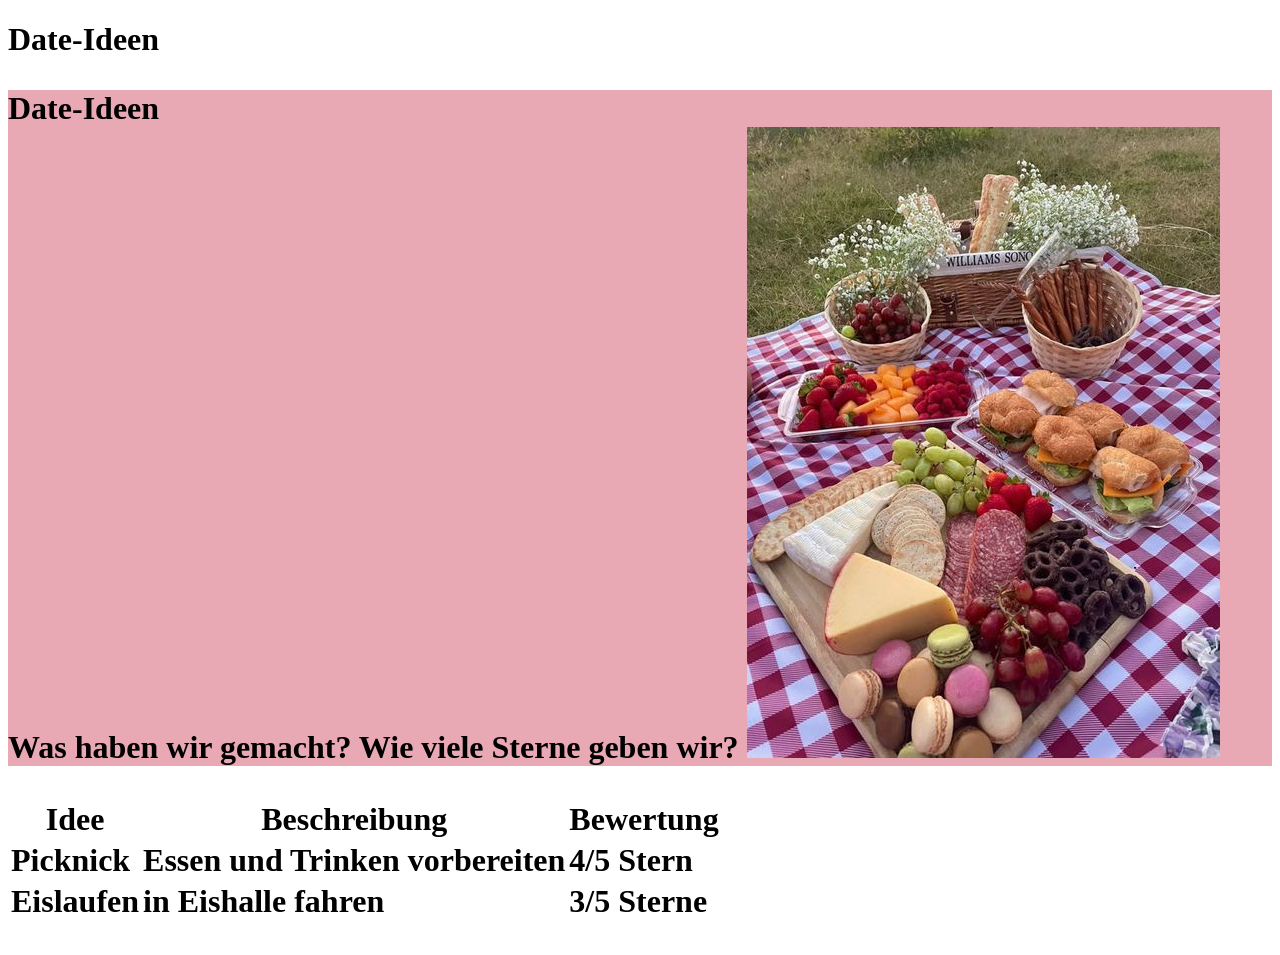
==== index.html @ a14ffc3a "Erste Änderungen, tabellen zeilen und spalten einfügen, Bild einfügen." ====
<!DOCTYPE html>
<html lang="de">
  <head>
    <meta charset="utf-8" />
    <meta name="viewport" content="width=device-width, initial-scale=1.0" />
    <title>Date-Ideen</title>
    <link rel="stylesheet" href="style.css" />
  </head>
  <body>
    <h1> Date-Ideen </h1r>
    <p>
      Date-Ideen <br />
      Was haben wir gemacht?
      Wie viele Sterne geben wir?
      <img
  src="012df022b4067866575e39aa63e874f3.jpg"
  alt="Essen und Trinken"
  title="Picknick"
/>
    </p>
    <p class="Tabelle"> <table>
  <tr>
    <th>Idee</th>
    <th>Beschreibung</th>
    <th>Bewertung</th>
  </tr>
  <tr>
    <td>Picknick</td>
    <td>Essen und Trinken vorbereiten</td>
    <td>4/5 Stern</td>
  </tr>
  <tr>
    <td>Eislaufen</td>
    <td>in Eishalle fahren</td>
    <td>3/5 Sterne</td>
  </tr>
</table>
</p class="Tabelle">
    <p hidden>Wird nicht angezeigt</p>
  </body>
</html>
---- style.css ----
p {
     background: rgb(232, 168, 180);
     color: rgb(1, 0, 0);
 }

p.Tabelle {
     background: rgb(211, 49, 79);
     color: white;
 }
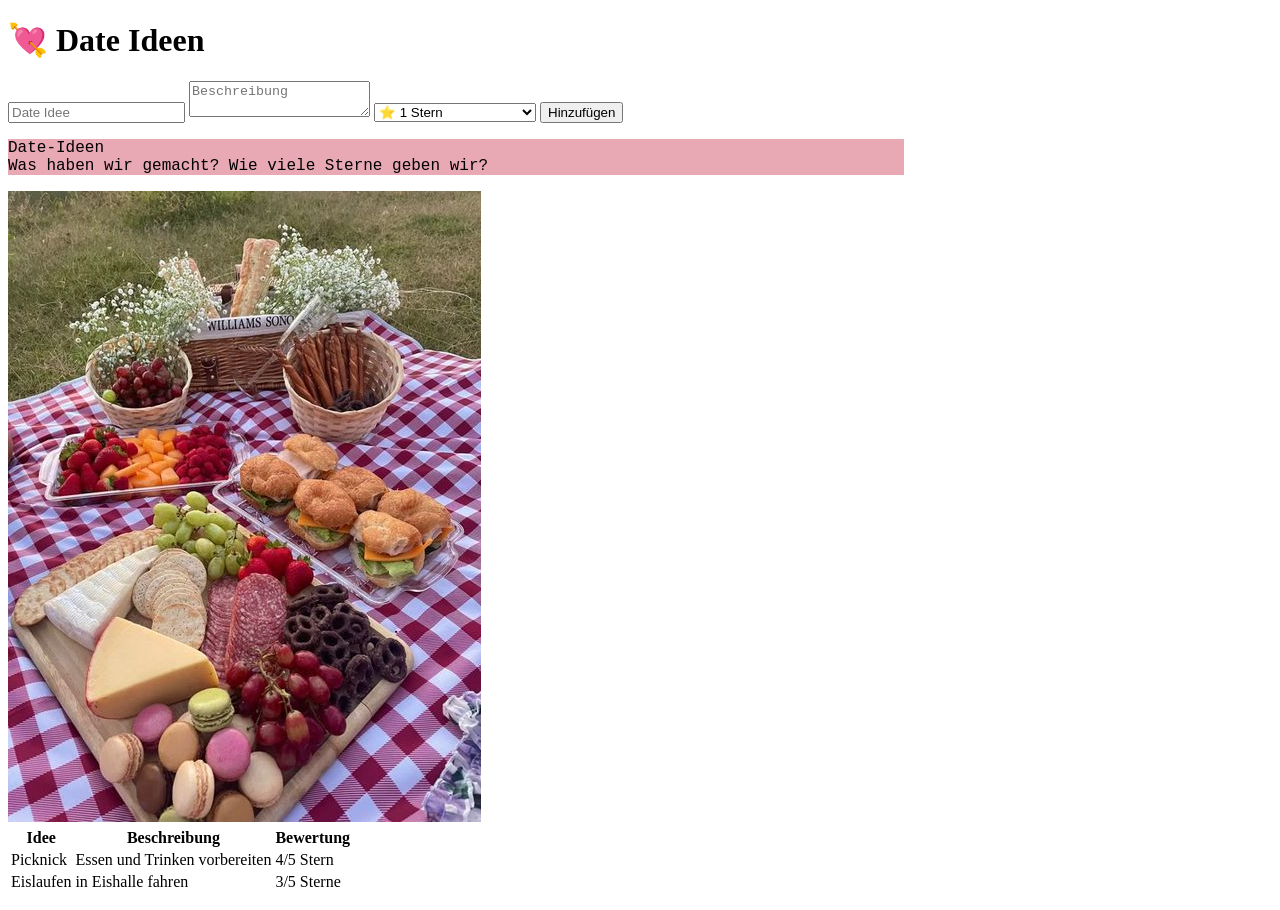
==== commit 9bbe0555: "Sternebewertung, Eingabe" ====
--- a/index.html
+++ b/index.html
@@ -7,17 +7,31 @@
     <link rel="stylesheet" href="style.css" />
   </head>
   <body>
-    <h1> Date-Ideen </h1r>
+     <h1>💘 Date Ideen</h1>
+
+    <!-- Formular (Design, keine Funktion ohne Backend/JS) -->
+    <form>
+        <input type="text" placeholder="Date Idee">
+        <textarea placeholder="Beschreibung"></textarea>
+
+        <select>
+            <option>⭐ 1 Stern</option>
+            <option>⭐⭐ 2 Sterne</option>
+            <option>⭐⭐⭐ 3 Sterne</option>
+            <option>⭐⭐⭐⭐ 4 Sterne</option>
+            <option>⭐⭐⭐⭐⭐ 5 Sterne</option>
+        </select>
+
+        <button>Hinzufügen</button>
+    </form>
+    
     <p>
       Date-Ideen <br />
       Was haben wir gemacht?
       Wie viele Sterne geben wir?
-      <img
-  src="012df022b4067866575e39aa63e874f3.jpg"
-  alt="Essen und Trinken"
-  title="Picknick"
-/>
+     
     </p>
+    
     <p class="Tabelle"> <table>
   <tr>
     <th>Idee</th>
@@ -28,6 +42,11 @@
     <td>Picknick</td>
     <td>Essen und Trinken vorbereiten</td>
     <td>4/5 Stern</td>
+     <img
+  src="012df022b4067866575e39aa63e874f3.jpg"
+  alt="Essen und Trinken"
+  title="Picknick"
+/>
   </tr>
   <tr>
     <td>Eislaufen</td>
@@ -36,6 +55,7 @@
   </tr>
 </table>
 </p class="Tabelle">
+
     <p hidden>Wird nicht angezeigt</p>
   </body>
 </html>
--- a/style.css
+++ b/style.css
@@ -3,7 +3,12 @@
      color: rgb(1, 0, 0);
  }
 
-p.Tabelle {
-     background: rgb(211, 49, 79);
-     color: white;
- }+p {
+  font-size: 1em;
+  width: 70vw;
+}
+
+p {
+  font-family: "Lucida Console", Courier, monospace;
+}
+
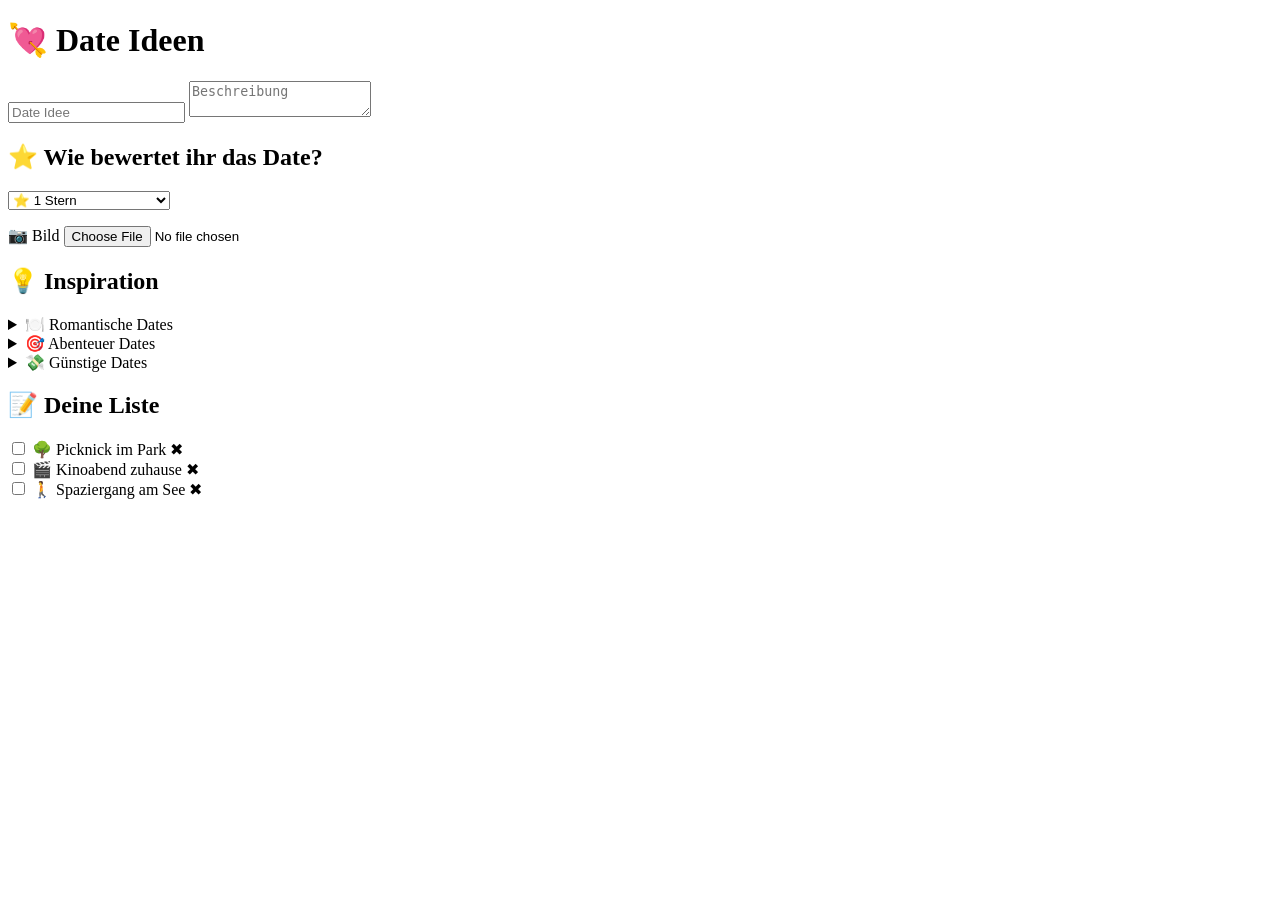
==== commit 20cc76bb: "allgemeine Überarbeitung, ToDo hinzufügen, ausklappbare Inspirationen" ====
--- a/index.html
+++ b/index.html
@@ -7,13 +7,15 @@
     <link rel="stylesheet" href="style.css" />
   </head>
   <body>
+     <p>
      <h1>💘 Date Ideen</h1>
 
     <!-- Formular (Design, keine Funktion ohne Backend/JS) -->
     <form>
         <input type="text" placeholder="Date Idee">
         <textarea placeholder="Beschreibung"></textarea>
-
+        <p>
+        <h2>⭐️ Wie bewertet ihr das Date?</h2>
         <select>
             <option>⭐ 1 Stern</option>
             <option>⭐⭐ 2 Sterne</option>
@@ -21,41 +23,70 @@
             <option>⭐⭐⭐⭐ 4 Sterne</option>
             <option>⭐⭐⭐⭐⭐ 5 Sterne</option>
         </select>
+        </p>
 
-        <button>Hinzufügen</button>
-    </form>
-    
-    <p>
-      Date-Ideen <br />
-      Was haben wir gemacht?
-      Wie viele Sterne geben wir?
-     
+         <!-- Bild Upload -->
+    <label class="upload">
+        📷 Bild 
+        <input type="file" accept="image/*">
+    </label>
     </p>
-    
-    <p class="Tabelle"> <table>
-  <tr>
-    <th>Idee</th>
-    <th>Beschreibung</th>
-    <th>Bewertung</th>
-  </tr>
-  <tr>
-    <td>Picknick</td>
-    <td>Essen und Trinken vorbereiten</td>
-    <td>4/5 Stern</td>
-     <img
-  src="012df022b4067866575e39aa63e874f3.jpg"
-  alt="Essen und Trinken"
-  title="Picknick"
-/>
-  </tr>
-  <tr>
-    <td>Eislaufen</td>
-    <td>in Eishalle fahren</td>
-    <td>3/5 Sterne</td>
-  </tr>
-</table>
-</p class="Tabelle">
+    <p><!-- Ideen -->
+<h2>💡 Inspiration</h2>
 
-    <p hidden>Wird nicht angezeigt</p>
-  </body>
-</html>+<details>
+        <summary>🍽️ Romantische Dates</summary>
+        <ul>
+            <li>Candle-Light-Dinner zuhause</li>
+            <li>Restaurant mit Aussicht</li>
+            <li>Picknick bei Sonnenuntergang</li>
+        </ul>
+    </details>
+
+    <details>
+        <summary>🎯 Abenteuer Dates</summary>
+        <ul>
+            <li>Kletterpark</li>
+            <li>Escape Room</li>
+            <li>Bowling oder Minigolf</li>
+        </ul>
+    </details>
+
+    <details>
+        <summary>💸 Günstige Dates</summary>
+        <ul>
+            <li>Spaziergang + Eis essen</li>
+            <li>Filmabend zuhause</li>
+            <li>Gemeinsam kochen</li>
+        </ul>
+    </details>
+    </p>
+
+    <!-- ToDo Liste -->
+<h2>📝 Deine Liste</h2>
+
+<!-- ToDo Liste -->
+    <div class="todo-list">
+
+        <div class="todo-item">
+            <input type="checkbox" id="date1">
+            <label for="date1">🌳 Picknick im Park</label>
+            <span class="delete">✖</span>
+        </div>
+
+        <div class="todo-item">
+            <input type="checkbox" id="date2">
+            <label for="date2">🎬 Kinoabend zuhause</label>
+            <span class="delete">✖</span>
+        </div>
+
+        <div class="todo-item">
+            <input type="checkbox" id="date3">
+            <label for="date3">🚶 Spaziergang am See</label>
+            <span class="delete">✖</span>
+        </div>
+
+
+</form>
+</body>
+</html>
--- a/style.css
+++ b/style.css
@@ -3,12 +3,4 @@
      color: rgb(1, 0, 0);
  }
 
-p {
-  font-size: 1em;
-  width: 70vw;
-}
 
-p {
-  font-family: "Lucida Console", Courier, monospace;
-}
-
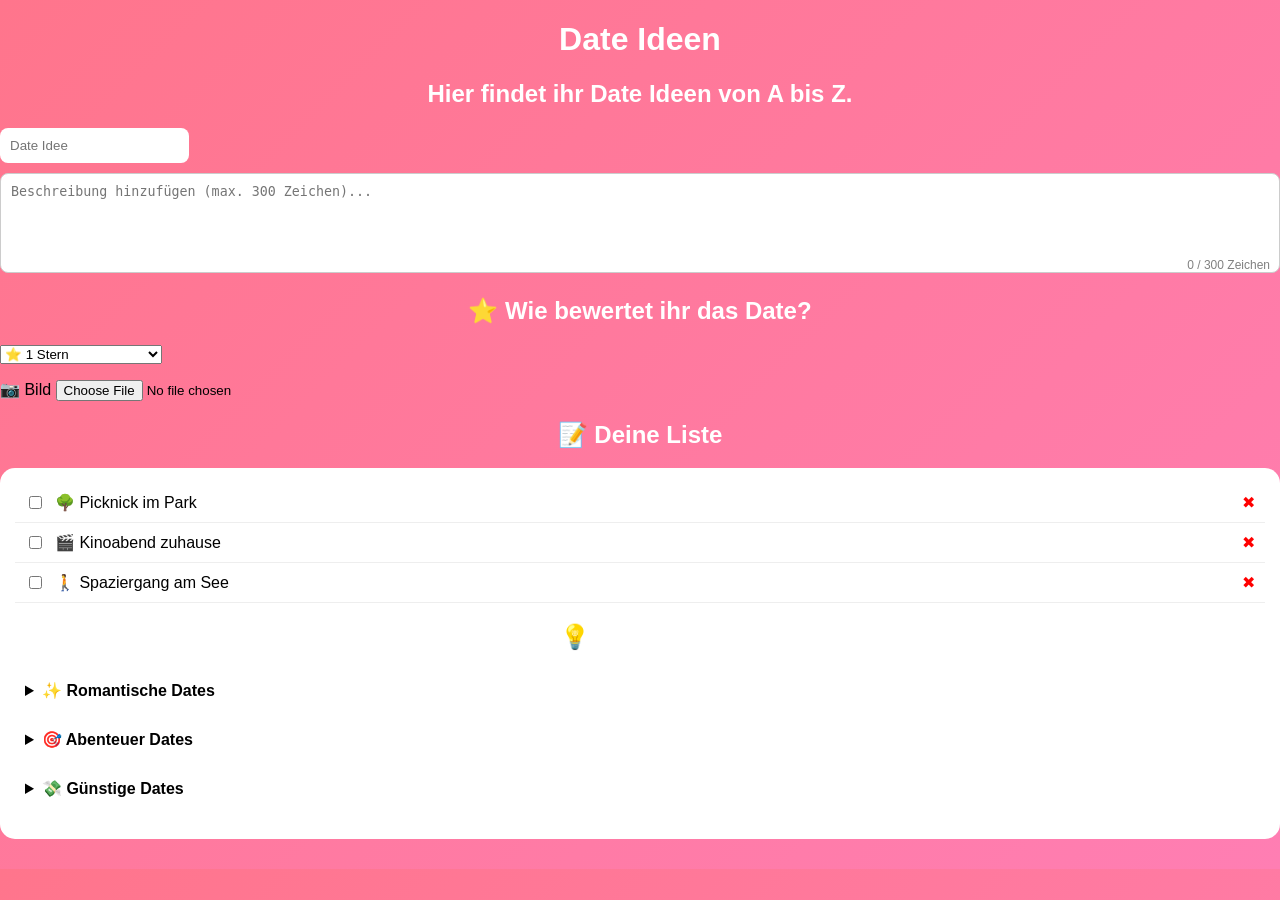
==== commit aba961b7: "eigene Ideen, Sternebewertung, abhaken und löschen, Ideen Vörschläge" ====
--- a/index.html
+++ b/index.html
@@ -8,12 +8,17 @@
   </head>
   <body>
      <p>
-     <h1>💘 Date Ideen</h1>
-
+     <h1>Date Ideen</h1>
+     <h2>Hier findet ihr Date Ideen von A bis Z. </h2>
+<link href="https://fonts.googleapis.com/css2?family=Poppins:wght@300;500;700&display=swap" rel="stylesheet">
     <!-- Formular (Design, keine Funktion ohne Backend/JS) -->
     <form>
         <input type="text" placeholder="Date Idee">
-        <textarea placeholder="Beschreibung"></textarea>
+
+       <div class="textarea-box">
+    <textarea maxlength="300" placeholder="Beschreibung hinzufügen (max. 300 Zeichen)..."></textarea>
+    <div class="char-count">0 / 300 Zeichen</div>
+       </div>
         <p>
         <h2>⭐️ Wie bewertet ihr das Date?</h2>
         <select>
@@ -31,11 +36,35 @@
         <input type="file" accept="image/*">
     </label>
     </p>
+     <!-- ToDo Liste -->
+<h2>📝 Deine Liste</h2>
+
+<!-- ToDo Liste -->
+    <div class="todo-list">
+
+        <div class="todo-item">
+            <input type="checkbox" id="date1">
+            <label for="date1">🌳 Picknick im Park</label>
+            <span class="delete">✖</span>
+        </div>
+
+        <div class="todo-item">
+            <input type="checkbox" id="date2">
+            <label for="date2">🎬 Kinoabend zuhause</label>
+            <span class="delete">✖</span>
+        </div>
+
+        <div class="todo-item">
+            <input type="checkbox" id="date3">
+            <label for="date3">🚶 Spaziergang am See</label>
+            <span class="delete">✖</span>
+    </div>
+
     <p><!-- Ideen -->
 <h2>💡 Inspiration</h2>
 
 <details>
-        <summary>🍽️ Romantische Dates</summary>
+        <summary>✨ Romantische Dates</summary>
         <ul>
             <li>Candle-Light-Dinner zuhause</li>
             <li>Restaurant mit Aussicht</li>
@@ -61,32 +90,6 @@
         </ul>
     </details>
     </p>
-
-    <!-- ToDo Liste -->
-<h2>📝 Deine Liste</h2>
-
-<!-- ToDo Liste -->
-    <div class="todo-list">
-
-        <div class="todo-item">
-            <input type="checkbox" id="date1">
-            <label for="date1">🌳 Picknick im Park</label>
-            <span class="delete">✖</span>
-        </div>
-
-        <div class="todo-item">
-            <input type="checkbox" id="date2">
-            <label for="date2">🎬 Kinoabend zuhause</label>
-            <span class="delete">✖</span>
-        </div>
-
-        <div class="todo-item">
-            <input type="checkbox" id="date3">
-            <label for="date3">🚶 Spaziergang am See</label>
-            <span class="delete">✖</span>
-        </div>
-
-
 </form>
 </body>
 </html>
--- a/style.css
+++ b/style.css
@@ -1,6 +1,125 @@
- p {
-     background: rgb(232, 168, 180);
-     color: rgb(1, 0, 0);
- }
+ body {
+    font-family: 'Segoe UI', sans-serif;
+    background: linear-gradient(135deg, #ff758c, #ff7eb3);
+    margin: 0;
+    padding: 0;
+}
 
+.container {
+    max-width: 600px;
+    margin: 40px auto;
+    padding: 20px;
+}
 
+h1, h2 {
+    text-align: center;
+    color: white;
+}
+
+input[type="text"] {
+    flex: 1;
+    padding: 10px;
+    border-radius: 8px;
+    border: none;
+}
+
+button {
+    padding: 10px;
+    border: none;
+    border-radius: 8px;
+    background: #ff4d6d;
+    color: white;
+    cursor: pointer;
+}
+
+/* ToDo Liste */
+.todo-list {
+    background: white;
+    padding: 15px;
+    border-radius: 15px;
+    margin-bottom: 30px;
+}
+
+.todo-item {
+    display: flex;
+    align-items: center;
+    justify-content: space-between;
+    padding: 10px;
+    border-bottom: 1px solid #eee;
+}
+
+.todo-item:last-child {
+    border-bottom: none;
+}
+
+.todo-item label {
+    flex: 1;
+    margin-left: 10px;
+    cursor: pointer;
+}
+
+/* Abhaken Effekt */
+.todo-item input:checked + label {
+    text-decoration: line-through;
+    color: gray;
+}
+
+/* Löschen (nur visuell) */
+.delete {
+    color: red;
+    cursor: pointer;
+}
+/* Inspiration */
+details {
+    background: white;
+    margin-bottom: 10px;
+    padding: 10px;
+    border-radius: 10px;
+}
+
+summary {
+    font-weight: bold;
+    cursor: pointer;
+}
+
+/* Textarea Box */
+.textarea-box {
+    position: relative;
+    margin-top: 10px;
+}
+
+/* Feste Größe */
+textarea {
+    width: 100%;
+    height: 100px;
+    padding: 10px;
+    border-radius: 8px;
+    border: 1px solid #ccc;
+    resize: none; /* verhindert Vergrößern */
+    box-sizing: border-box;
+}
+
+/* Zeichenanzeige */
+.char-count {
+    position: absolute;
+    bottom: 5px;
+    right: 10px;
+    font-size: 12px;
+    color: gray;
+}
+
+/* 📱 Mobile Optimierung */
+@media (max-width: 600px) {
+
+    .container {
+        padding: 10px;
+    }
+
+    .ideas {
+        flex-direction: column;
+    }
+
+    .rating label {
+        font-size: 25px;
+    }
+}
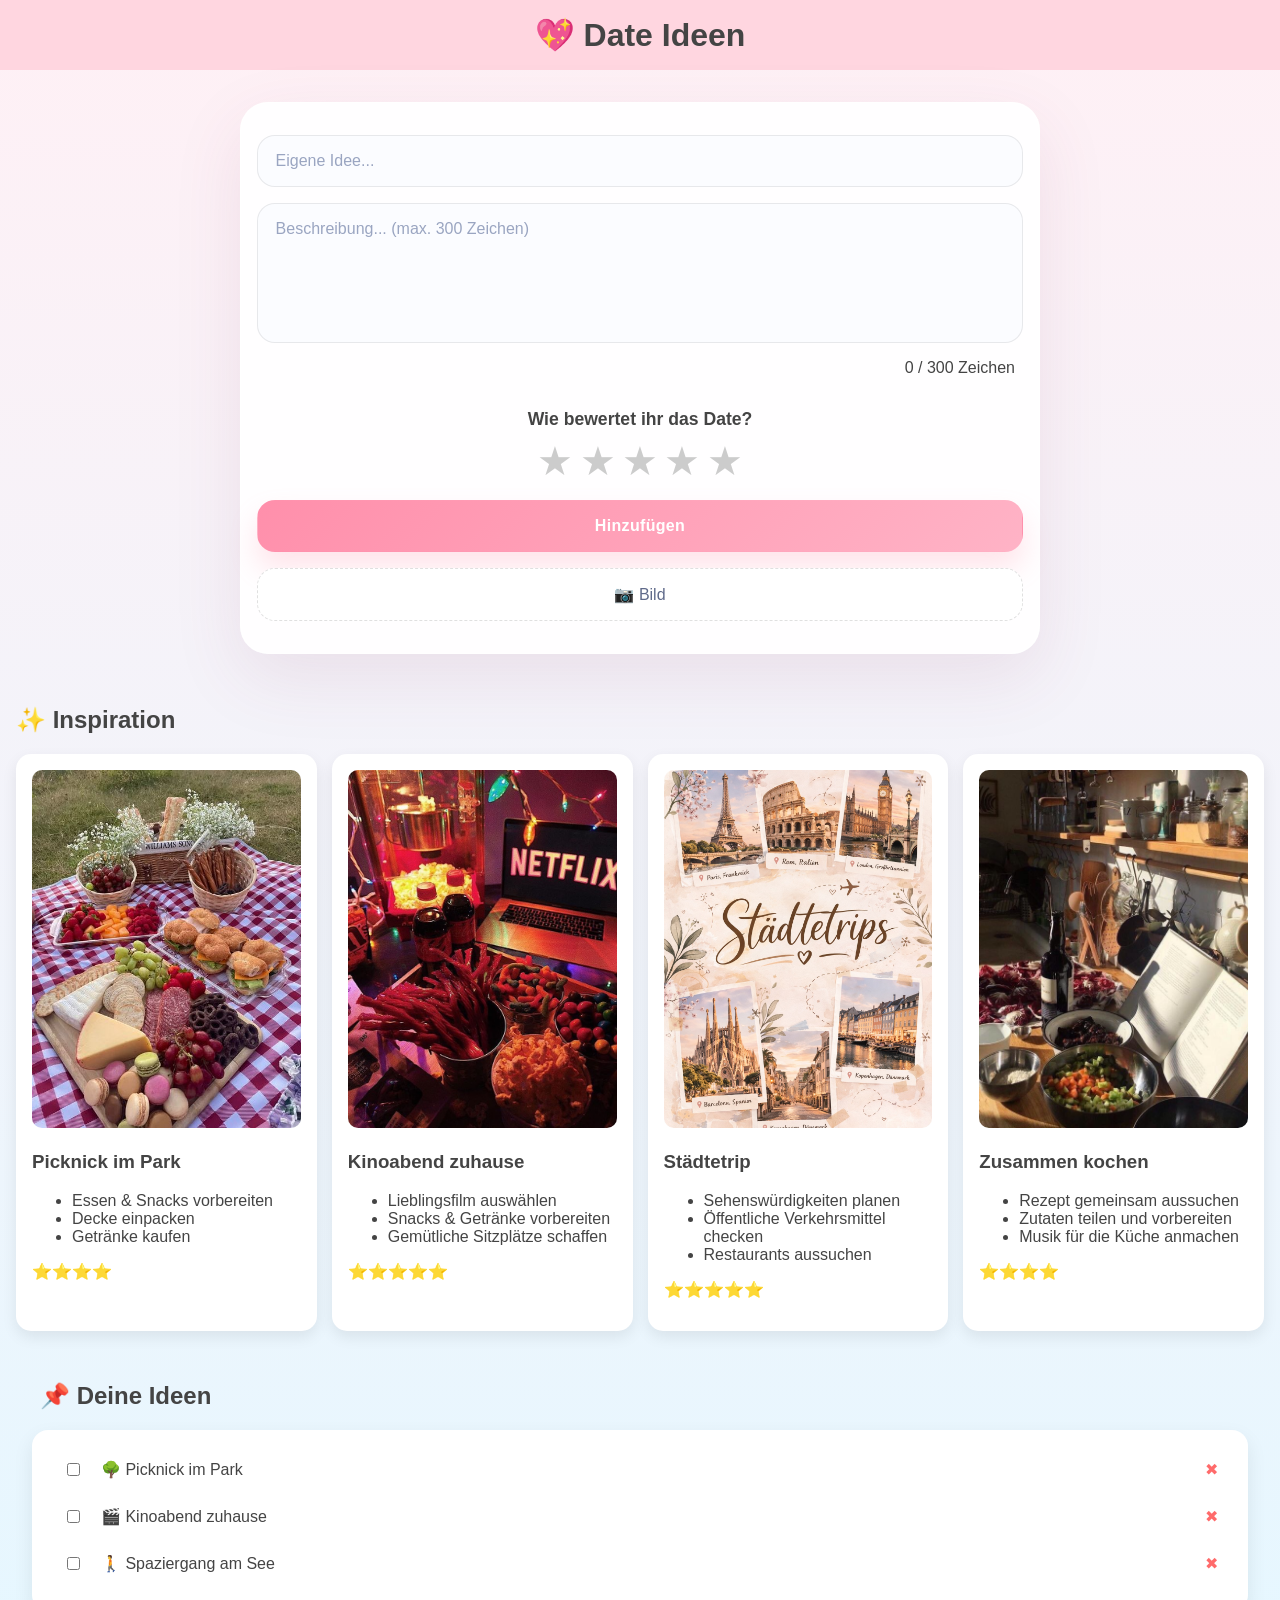
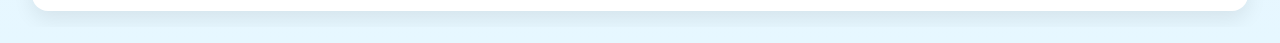
==== commit 458c19f3: "Finalisierung der Webseite unter Berücksichtigung der gestellten Anforderungen. Anwendung von fortge" ====
--- a/index.html
+++ b/index.html
@@ -1,45 +1,106 @@
 <!DOCTYPE html>
 <html lang="de">
-  <head>
-    <meta charset="utf-8" />
-    <meta name="viewport" content="width=device-width, initial-scale=1.0" />
-    <title>Date-Ideen</title>
-    <link rel="stylesheet" href="style.css" />
-  </head>
-  <body>
-     <p>
-     <h1>Date Ideen</h1>
-     <h2>Hier findet ihr Date Ideen von A bis Z. </h2>
-<link href="https://fonts.googleapis.com/css2?family=Poppins:wght@300;500;700&display=swap" rel="stylesheet">
-    <!-- Formular (Design, keine Funktion ohne Backend/JS) -->
-    <form>
-        <input type="text" placeholder="Date Idee">
+<head>
+  <meta charset="UTF-8">
+  <meta name="viewport" content="width=device-width, initial-scale=1.0">
+  <title>Date Ideen </title>
+  <link rel="stylesheet" href="style.css">
+</head>
 
-       <div class="textarea-box">
-    <textarea maxlength="300" placeholder="Beschreibung hinzufügen (max. 300 Zeichen)..."></textarea>
-    <div class="char-count">0 / 300 Zeichen</div>
-       </div>
-        <p>
-        <h2>⭐️ Wie bewertet ihr das Date?</h2>
-        <select>
-            <option>⭐ 1 Stern</option>
-            <option>⭐⭐ 2 Sterne</option>
-            <option>⭐⭐⭐ 3 Sterne</option>
-            <option>⭐⭐⭐⭐ 4 Sterne</option>
-            <option>⭐⭐⭐⭐⭐ 5 Sterne</option>
-        </select>
-        </p>
+<body>
 
-         <!-- Bild Upload -->
-    <label class="upload">
-        📷 Bild 
-        <input type="file" accept="image/*">
-    </label>
-    </p>
-     <!-- ToDo Liste -->
-<h2>📝 Deine Liste</h2>
+<header>
+  <h1>💖 Date Ideen</h1>
+</header>
 
-<!-- ToDo Liste -->
+<section class="form-section">
+  <input type="text" id="title" placeholder="Eigene Idee...">
+  <textarea id="description" placeholder="Beschreibung... (max. 300 Zeichen)" maxlength="300"></textarea>
+  <div class="textarea-box">
+     <div class="char-count">0 / 300 Zeichen</div>
+  </div>
+
+  <div class="bewertung">
+    <h2>Wie bewertet ihr das Date?</h2>
+    <div class="sterne">
+      <input type="radio" id="stern5" name="bewertung" value="5">
+      <label for="stern5" title="5 Sterne">★</label>
+      <input type="radio" id="stern4" name="bewertung" value="4">
+      <label for="stern4" title="4 Sterne">★</label>
+      <input type="radio" id="stern3" name="bewertung" value="3">
+      <label for="stern3" title="3 Sterne">★</label>
+      <input type="radio" id="stern2" name="bewertung" value="2">
+      <label for="stern2" title="2 Sterne">★</label>
+      <input type="radio" id="stern1" name="bewertung" value="1">
+      <label for="stern1" title="1 Stern">★</label>
+    </div>
+  </div>
+
+  <button type="button">Hinzufügen</button>
+
+  <!-- Bild Upload -->
+  <label class="upload">
+      📷 Bild 
+      <input type="file" accept="image/*">
+  </label>
+</section>
+
+
+<section class="inspiration">
+  <h2>✨ Inspiration</h2>
+  <div class="inspirationsbox">
+
+    <div class="card">
+      <img src="012df022b4067866575e39aa63e874f3.jpg">
+      <h3>Picknick im Park</h3>
+      <ul>
+        <li>Essen & Snacks vorbereiten</li>
+        <li>Decke einpacken</li>
+        <li>Getränke kaufen</li>
+      </ul>
+      <p>⭐⭐⭐⭐</p>
+    </div>
+
+    <div class="card">
+      <img src="2A3DEC19-ABE1-4A89-B772-DE487FA7BA51.jpeg">
+      <h3>Kinoabend zuhause</h3>
+      <ul>
+        <li>Lieblingsfilm auswählen</li>
+        <li>Snacks & Getränke vorbereiten</li>
+        <li>Gemütliche Sitzplätze schaffen</li>
+      </ul>
+      <p>⭐⭐⭐⭐⭐</p>
+    </div>
+
+    <div class="card">
+      <img src="07A01B37-3670-48C8-A422-AE69EDCCCAEE.jpeg">
+      <h3>Städtetrip</h3>
+      <ul>
+        <li>Sehenswürdigkeiten planen</li>
+        <li>Öffentliche Verkehrsmittel checken</li>
+        <li>Restaurants aussuchen</li>
+      </ul>
+      <p>⭐⭐⭐⭐⭐</p>
+    </div>
+
+    <div class="card">
+      <img src="249C16A4-191B-4511-8AC3-489243781FE3.jpeg">
+      <h3>Zusammen kochen</h3>
+      <ul>
+        <li>Rezept gemeinsam aussuchen</li>
+        <li>Zutaten teilen und vorbereiten</li>
+        <li>Musik für die Küche anmachen</li>
+      </ul>
+      <p>⭐⭐⭐⭐</p>
+    </div>
+
+  </div>
+</section>
+
+<section class="ideas">
+    <div class="ideasbox">
+  <h2>📌 Deine Ideen</h2>
+  <!-- ToDo Liste -->
     <div class="todo-list">
 
         <div class="todo-item">
@@ -58,38 +119,12 @@
             <input type="checkbox" id="date3">
             <label for="date3">🚶 Spaziergang am See</label>
             <span class="delete">✖</span>
+        </div>
+        <div id="ideaList"></div>
     </div>
+  </div>
+</section>
 
-    <p><!-- Ideen -->
-<h2>💡 Inspiration</h2>
 
-<details>
-        <summary>✨ Romantische Dates</summary>
-        <ul>
-            <li>Candle-Light-Dinner zuhause</li>
-            <li>Restaurant mit Aussicht</li>
-            <li>Picknick bei Sonnenuntergang</li>
-        </ul>
-    </details>
-
-    <details>
-        <summary>🎯 Abenteuer Dates</summary>
-        <ul>
-            <li>Kletterpark</li>
-            <li>Escape Room</li>
-            <li>Bowling oder Minigolf</li>
-        </ul>
-    </details>
-
-    <details>
-        <summary>💸 Günstige Dates</summary>
-        <ul>
-            <li>Spaziergang + Eis essen</li>
-            <li>Filmabend zuhause</li>
-            <li>Gemeinsam kochen</li>
-        </ul>
-    </details>
-    </p>
-</form>
 </body>
-</html>
+</html>
--- a/style.css
+++ b/style.css
@@ -1,125 +1,344 @@
- body {
-    font-family: 'Segoe UI', sans-serif;
-    background: linear-gradient(135deg, #ff758c, #ff7eb3);
-    margin: 0;
-    padding: 0;
-}
-
-.container {
-    max-width: 600px;
-    margin: 40px auto;
-    padding: 20px;
-}
-
-h1, h2 {
-    text-align: center;
-    color: white;
-}
-
-input[type="text"] {
-    flex: 1;
-    padding: 10px;
-    border-radius: 8px;
-    border: none;
-}
-
+*, *::before, *::after {
+  box-sizing: border-box;
+}
+
+body {
+  font-family: 'Segoe UI', sans-serif;                                  /*schriftart wählen*/
+  margin: 0;                                                            /* Abstand nach außen in alle richtungen */
+  background: linear-gradient(to bottom, #fff0f5, #e6f7ff);         
+  color: #444;                                                        /* Textfarbe */
+  overflow-x: hidden;                                                   /* Verhindert horizontales Scrollen */
+}
+
+header {
+  background: #ffd6e0;
+  padding: 1rem;                                                        /* Abstand nach innen in alle richtungen */
+  text-align: center;                                                   /* Zentriert den Text */
+}
+
+h1 {
+  margin: 0;
+}
+
+.form-section {
+  background: rgba(255, 255, 255, 0.92);
+  border: 1px solid rgba(255, 255, 255, 0.8);                         /* Rand der Box, 1pixel breit, durchgezogen */
+  box-shadow: 0 24px 70px rgba(138, 58, 94, 0.10);                    /* Schatteneffekt: 0px horizontal, 24px vertikal, 70px Unschärfe, Farbe mit Transparenz */
+  border-radius: 28px;                                                  /* Abgerundete Ecken mit einem Radius von 28px */
+  padding: 2rem 1rem;
+  display: flex;                                                        /* Flexbox-Layout aktivieren */
+  flex-direction: column;                                               /* Elemente vertikal anordnen */
+  gap: 1rem;                                                            /* Abstand zwischen den Elementen */
+  margin: 2rem 0 1rem;
+  width: 100%;
+  max-width: none;
+  box-sizing: border-box;                                               /* Sorgt dafür, dass Padding und Border in der Gesamtbreite enthalten sind */
+}
+
+input,
+textarea,
 button {
-    padding: 10px;
-    border: none;
-    border-radius: 8px;
-    background: #ff4d6d;
-    color: white;
-    cursor: pointer;
-}
-
-/* ToDo Liste */
+  width: 100%;
+  padding: 1rem 1.1rem;
+  border-radius: 18px;
+  border: 1px solid rgba(0, 0, 0, 0.08);
+  background: #fbfcff;
+  font-size: 1rem;
+  font-family: inherit;
+  box-sizing: border-box;
+  transition: transform 0.2s ease, border-color 0.2s ease, box-shadow 0.2s ease;
+}
+
+textarea {
+  resize: none;
+}
+
+input:focus,
+textarea:focus {
+  outline: none;
+  border-color: rgba(255, 106, 141, 0.6);
+  box-shadow: 0 0 0 4px rgba(255, 106, 141, 0.1);
+  transform: translateY(-1px);
+}
+
+textarea {
+  min-height: 140px;
+  resize: none;
+}
+
+textarea::placeholder,
+input::placeholder {
+  color: #9aa5c1;
+}
+
+button {
+  background: linear-gradient(135deg, #ff8fab 0%, #ffb3c6 100%);
+  border: 1px solid transparent;
+  color: #fff;
+  font-weight: 700;
+  letter-spacing: 0.02em;
+  cursor: pointer;
+  box-shadow: 0 16px 28px rgba(255, 146, 167, 0.24);
+}
+
+button:hover {
+  transform: translateY(-1px);
+  background: linear-gradient(135deg, #ff7ea5 0%, #ffa7c0 100%);
+}
+
+.textarea-box {
+  display: flex;
+  justify-content: flex-end;
+  padding-right: 0.5rem;
+}
+
+.upload {
+  display: inline-flex;
+  align-items: center;
+  justify-content: center;
+  gap: 0.5rem;
+  padding: 1rem 1.2rem;
+  border-radius: 18px;
+  background: #fff;
+  border: 1px dashed rgba(0, 0, 0, 0.12);
+  color: #5f6a8a;
+  cursor: pointer;
+  transition: border-color 0.2s ease, background 0.2s ease, transform 0.2s ease;               /* animation */
+}
+
+.upload:hover {                                         /*animation*/
+  border-color: rgba(255, 106, 141, 0.8);
+  background: rgba(255, 250, 253, 0.9);
+  transform: translateY(-1px);
+}
+
+.upload input {
+  display: none;
+}
+
+.bewertung {
+  display: flex;
+  flex-direction: column;
+  align-items: center;
+  gap: 0.5rem;
+  margin: 1rem auto 0 auto;
+  text-align: center;
+}
+
+.bewertung h2 {
+  margin: 0;
+  font-size: 1.1rem;
+}
+
+.sterne {
+  display: flex;
+  flex-direction: row-reverse;
+  justify-content: center;
+  gap: 0.4rem;
+}
+
+.sterne input {
+  display: none;
+}
+
+.sterne label {
+  font-size: 2.5rem;
+  color: #ccc;
+  cursor: pointer;
+  transition: color 0.2s ease, transform 0.2s ease;
+}
+
+.sterne label:hover,
+.sterne label:hover ~ label {
+  color: #ffcc00;
+}
+
+.sterne label:hover {
+  transform: scale(1.1);
+}
+
+.sterne input:checked ~ label,
+.sterne input:checked ~ label ~ label {
+  color: #ffcc00;
+}
+
+.filter {
+  padding: 1rem;
+}
+
+.inspiration {
+  padding: 1rem;
+}
+
+.ideas {
+  width: 100%;
+}
+
+.ideas h2 {
+  margin-left: 0.5rem;
+}
+
+.inspirationsbox {
+  display: grid;
+  grid-template-columns: repeat(auto-fit, minmax(150px, 1fr));
+  gap: 15px;
+}
+
+.card {
+  background: white;
+  padding: 1rem;
+  border-radius: 15px;
+  box-shadow: 0 6px 15px rgba(0,0,0,0.08);
+  transition: 0.3s;
+}
+
+.card:hover {
+  transform: translateY(-5px);
+}
+
+.card img {
+  width: 100%;
+  aspect-ratio: 3 / 4;
+  object-fit: cover;
+  object-position: center;
+  border-radius: 10px;
+}
+
+.actions {
+  display: flex;
+  gap: 10px;
+  margin-top: 10px;
+}
+
+.done {
+  opacity: 0.5;
+  text-decoration: line-through;
+}
+
+.ideasbox {
+  display: block;
+  width: 100%;
+  max-width: 100%;
+  padding: 1rem;
+  box-sizing: border-box;
+  overflow: hidden;
+}
+
+.ideas {
+  width: 100%;
+  padding: 0 1rem 1rem;
+  box-sizing: border-box;
+  overflow-x: hidden;
+}
+
+.ideas h2 {
+  margin-left: 0;
+  padding-left: 0.5rem;
+}
+
+/* Animation */
+.fade-in {
+  animation: fadeIn 0.5s ease;
+}
+
+@keyframes fadeIn {
+  from {
+    opacity: 0;
+    transform: translateY(10px);
+  }
+  to {
+    opacity: 1;
+    transform: translateY(0);
+  }
+}
+
+/* To-Do Liste */
 .todo-list {
     background: white;
-    padding: 15px;
-    border-radius: 15px;
-    margin-bottom: 30px;
+    padding: 20px;
+    border-radius: 16px;
+    width: 100%;
+    max-width: 100%;
+    box-sizing: border-box;
+    margin: 0;
+    box-shadow: 0 8px 20px rgba(0,0,0,0.08);
+    overflow: hidden;
+}
+
+.todo-list h2 {
+    text-align: center;
+    margin-bottom: 15px;
 }
 
 .todo-item {
-    display: flex;
+    display: grid;
+    grid-template-columns: auto 1fr auto;
     align-items: center;
-    justify-content: space-between;
+    gap: 1rem;
     padding: 10px;
-    border-bottom: 1px solid #eee;
-}
-
-.todo-item:last-child {
-    border-bottom: none;
+    border-radius: 10px;
+    margin-bottom: 8px;
+    transition: 0.3s;
+    min-width: 0;
+}
+
+.todo-item:hover {
+    background: #f5f7fa;
+}
+
+.todo-item input {
+    margin: 0;
+    cursor: pointer;
+}
+
+.todo-item label {
+    cursor: pointer;
+    min-width: 0;
+    overflow-wrap: anywhere;
+    word-break: break-word;
+}
+
+.todo-item:hover {
+    background: #f5f7fa;
+}
+
+.todo-item input {
+    margin-right: 10px;
+    cursor: pointer;
 }
 
 .todo-item label {
     flex: 1;
-    margin-left: 10px;
-    cursor: pointer;
-}
-
-/* Abhaken Effekt */
+    cursor: pointer;
+    min-width: 0;
+}
+
 .todo-item input:checked + label {
     text-decoration: line-through;
-    color: gray;
-}
-
-/* Löschen (nur visuell) */
+    color: #999;
+}
+
 .delete {
+    cursor: pointer;
+    color: #ff6b6b;
+    margin-left: 10px;
+    transition: 0.2s;
+}
+
+.delete:hover {
     color: red;
-    cursor: pointer;
-}
-/* Inspiration */
-details {
-    background: white;
-    margin-bottom: 10px;
-    padding: 10px;
-    border-radius: 10px;
-}
-
-summary {
-    font-weight: bold;
-    cursor: pointer;
-}
-
-/* Textarea Box */
-.textarea-box {
-    position: relative;
-    margin-top: 10px;
-}
-
-/* Feste Größe */
-textarea {
-    width: 100%;
-    height: 100px;
-    padding: 10px;
-    border-radius: 8px;
-    border: 1px solid #ccc;
-    resize: none; /* verhindert Vergrößern */
-    box-sizing: border-box;
-}
-
-/* Zeichenanzeige */
-.char-count {
-    position: absolute;
-    bottom: 5px;
-    right: 10px;
-    font-size: 12px;
-    color: gray;
-}
-
-/* 📱 Mobile Optimierung */
-@media (max-width: 600px) {
-
-    .container {
-        padding: 10px;
-    }
-
-    .ideas {
-        flex-direction: column;
-    }
-
-    .rating label {
-        font-size: 25px;
-    }
-}
+    transform: scale(1.2);
+}
+
+/* Responsive */
+@media (min-width: 768px) {
+  .form-section, .filter {
+    max-width: 800px;
+    margin: 2rem auto 1rem;
+  }
+
+  .ideas {
+    max-width: none;
+    margin: 0;
+  }
+}
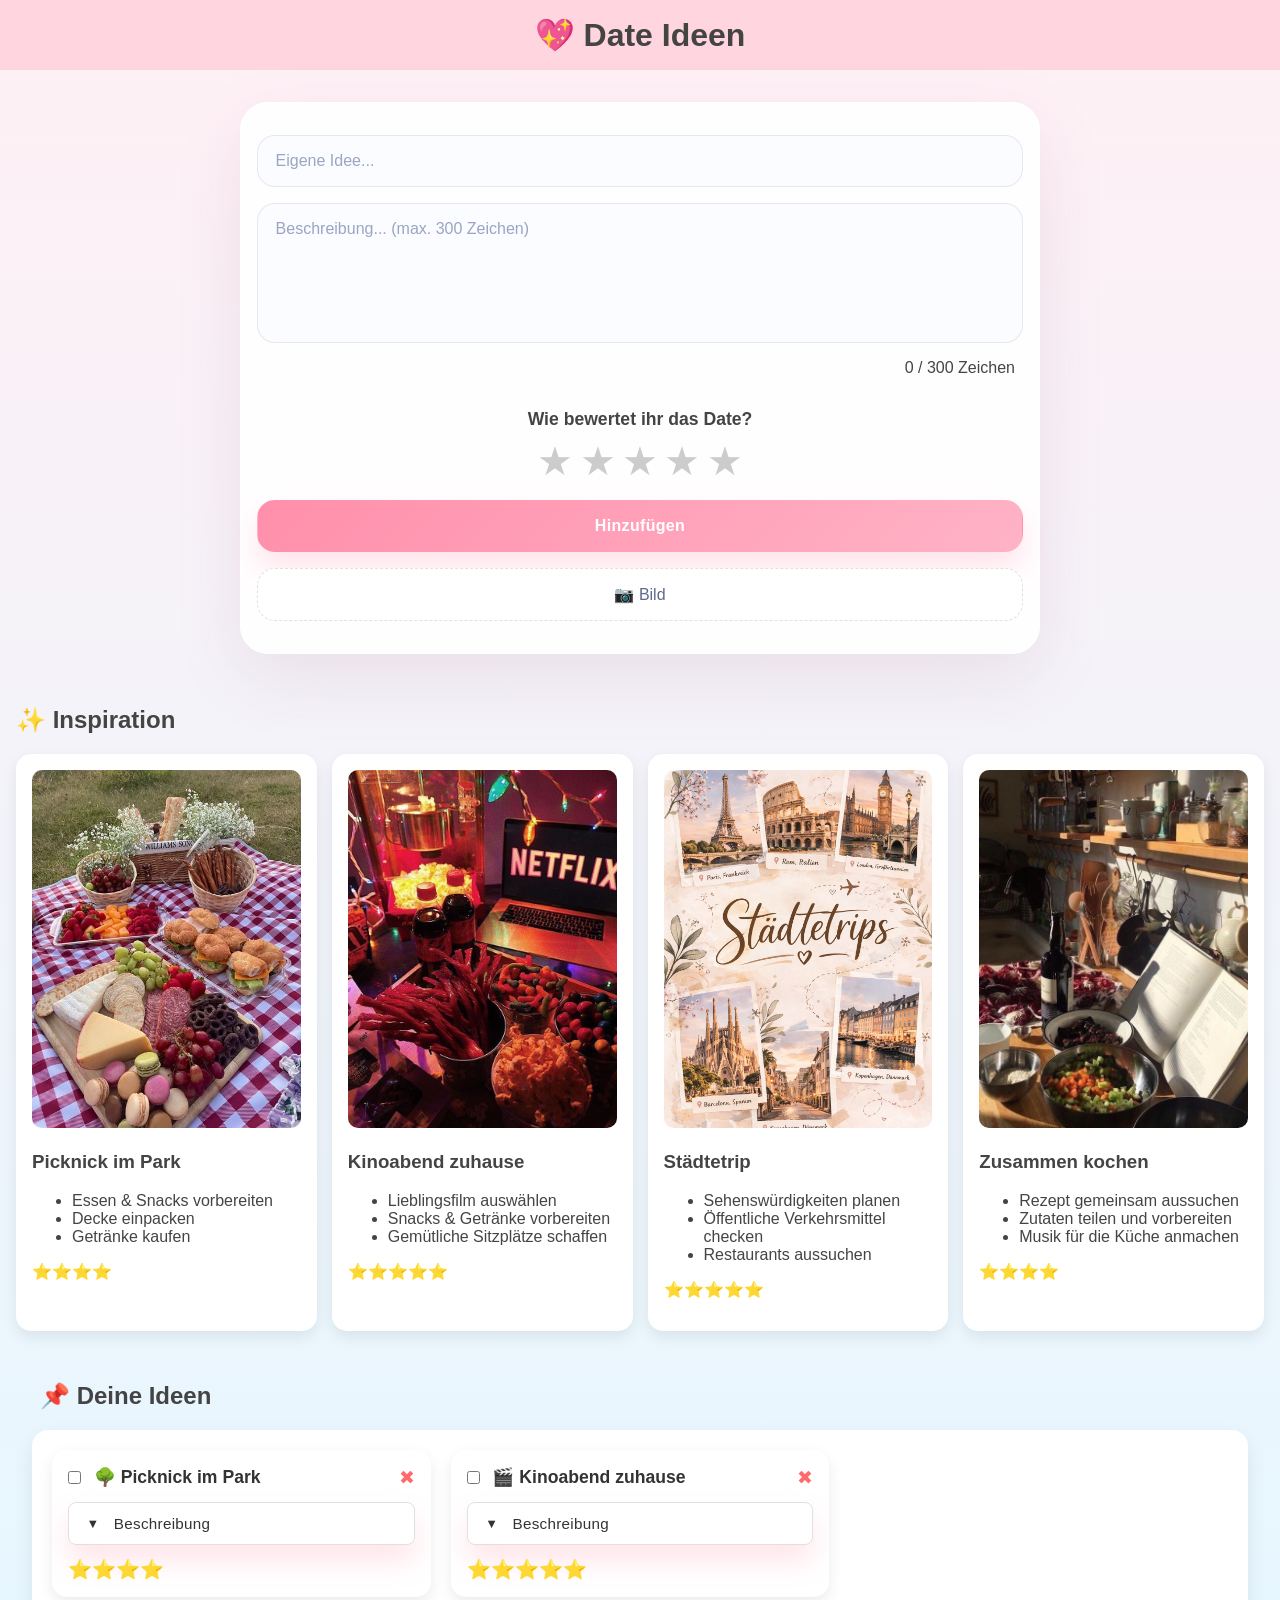
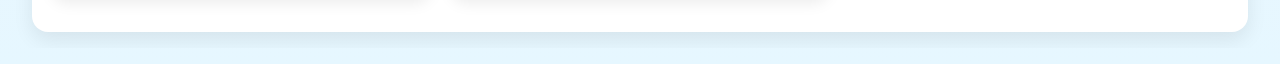
==== commit 50d9c678: "java script bearbeitet, um buttons aktiv zu machen und unterpunkte hinzuzufügen" ====
--- a/index.html
+++ b/index.html
@@ -5,6 +5,7 @@
   <meta name="viewport" content="width=device-width, initial-scale=1.0">
   <title>Date Ideen </title>
   <link rel="stylesheet" href="style.css">
+  <script src="script.js" defer></script>
 </head>
 
 <body>
@@ -36,7 +37,7 @@
     </div>
   </div>
 
-  <button type="button">Hinzufügen</button>
+  <button id="myButton" type="button">Hinzufügen</button>
 
   <!-- Bild Upload -->
   <label class="upload">
@@ -51,7 +52,7 @@
   <div class="inspirationsbox">
 
     <div class="card">
-      <img src="012df022b4067866575e39aa63e874f3.jpg">
+      <img src="bilder/picknick.jpg">
       <h3>Picknick im Park</h3>
       <ul>
         <li>Essen & Snacks vorbereiten</li>
@@ -62,7 +63,7 @@
     </div>
 
     <div class="card">
-      <img src="2A3DEC19-ABE1-4A89-B772-DE487FA7BA51.jpeg">
+      <img src="bilder/filmabend.jpeg">
       <h3>Kinoabend zuhause</h3>
       <ul>
         <li>Lieblingsfilm auswählen</li>
@@ -73,7 +74,7 @@
     </div>
 
     <div class="card">
-      <img src="07A01B37-3670-48C8-A422-AE69EDCCCAEE.jpeg">
+      <img src="bilder/stadttrip.jpeg">
       <h3>Städtetrip</h3>
       <ul>
         <li>Sehenswürdigkeiten planen</li>
@@ -84,7 +85,7 @@
     </div>
 
     <div class="card">
-      <img src="249C16A4-191B-4511-8AC3-489243781FE3.jpeg">
+      <img src="bilder/kochabend.jpeg">
       <h3>Zusammen kochen</h3>
       <ul>
         <li>Rezept gemeinsam aussuchen</li>
@@ -103,23 +104,6 @@
   <!-- ToDo Liste -->
     <div class="todo-list">
 
-        <div class="todo-item">
-            <input type="checkbox" id="date1">
-            <label for="date1">🌳 Picknick im Park</label>
-            <span class="delete">✖</span>
-        </div>
-
-        <div class="todo-item">
-            <input type="checkbox" id="date2">
-            <label for="date2">🎬 Kinoabend zuhause</label>
-            <span class="delete">✖</span>
-        </div>
-
-        <div class="todo-item">
-            <input type="checkbox" id="date3">
-            <label for="date3">🚶 Spaziergang am See</label>
-            <span class="delete">✖</span>
-        </div>
         <div id="ideaList"></div>
     </div>
   </div>
--- a/style.css
+++ b/style.css
@@ -79,6 +79,10 @@
   letter-spacing: 0.02em;
   cursor: pointer;
   box-shadow: 0 16px 28px rgba(255, 146, 167, 0.24);
+}
+.blue {
+  background: linear-gradient(135deg, #6ec1ff 0%, #a0d8ff 100%);
+  box-shadow: 0 16px 28px rgba(110, 193, 255, 0.24);
 }
 
 button:hover {
@@ -210,11 +214,6 @@
   margin-top: 10px;
 }
 
-.done {
-  opacity: 0.5;
-  text-decoration: line-through;
-}
-
 .ideasbox {
   display: block;
   width: 100%;
@@ -265,57 +264,180 @@
     overflow: hidden;
 }
 
+#ideaList {
+    display: grid;
+    grid-template-columns: repeat(auto-fill, minmax(280px, 1fr));
+    gap: 20px;
+}
+
 .todo-list h2 {
     text-align: center;
     margin-bottom: 15px;
 }
 
-.todo-item {
-    display: grid;
-    grid-template-columns: auto 1fr auto;
+/* To-Do Karten */
+.todo-card {
+    background: white;
+    border-radius: 15px;
+    box-shadow: 0 6px 15px rgba(0,0,0,0.08);
+    transition: 0.3s;
+    margin-bottom: 15px;
+    overflow: hidden;
+}
+
+.todo-card:hover {
+    transform: translateY(-5px);
+    box-shadow: 0 8px 20px rgba(0,0,0,0.12);
+}
+
+.todo-card.done {
+    opacity: 0.6;
+}
+
+.todo-card-image {
+    width: 100%;
+    aspect-ratio: 3 / 2;
+    object-fit: cover;
+    object-position: center;
+}
+
+.todo-card-content {
+    padding: 1rem;
+}
+
+.todo-card-header {
+    display: flex;
     align-items: center;
-    gap: 1rem;
-    padding: 10px;
-    border-radius: 10px;
-    margin-bottom: 8px;
-    transition: 0.3s;
+    justify-content: space-between;
+    margin-bottom: 0.8rem;
+}
+
+.todo-card-title-section {
+    display: flex;
+    align-items: center;
+    gap: 0.8rem;
+    flex: 1;
     min-width: 0;
 }
 
-.todo-item:hover {
-    background: #f5f7fa;
-}
-
-.todo-item input {
+.todo-card-title-section input {
+    width: auto;
     margin: 0;
     cursor: pointer;
-}
-
-.todo-item label {
+    flex-shrink: 0;
+}
+
+.todo-card-title {
+    margin: 0;
+    font-size: 1.1rem;
+    color: #333;
     cursor: pointer;
-    min-width: 0;
-    overflow-wrap: anywhere;
+    user-select: none;
     word-break: break-word;
 }
 
-.todo-item:hover {
-    background: #f5f7fa;
-}
-
-.todo-item input {
-    margin-right: 10px;
-    cursor: pointer;
-}
-
-.todo-item label {
-    flex: 1;
-    cursor: pointer;
-    min-width: 0;
-}
-
-.todo-item input:checked + label {
+.todo-card-title-section input:checked + .todo-card-title {
     text-decoration: line-through;
     color: #999;
+}
+
+.delete {
+    cursor: pointer;
+    color: #ff6b6b;
+    font-size: 1.2rem;
+    transition: 0.2s;
+    flex-shrink: 0;
+}
+
+.delete:hover {
+    color: red;
+    transform: scale(1.3);
+}
+
+/* Dropdown Menu Styling */
+.dropdown-toggle {
+    width: 100%;
+    background: white;
+    border: 1px solid #e0e0e0;
+    border-radius: 8px;
+    padding: 0.75rem 1rem;
+    cursor: pointer;
+    display: flex;
+    align-items: center;
+    gap: 0.8rem;
+    font-size: 0.95rem;
+    color: #333;
+    font-weight: 500;
+    transition: all 0.3s ease;
+    margin-bottom: 0.8rem;
+    font-family: inherit;
+}
+
+.dropdown-toggle:hover {
+    background: #f9fafb;
+    border-color: #ff8fab;
+    color: #ff8fab;
+}
+
+.dropdown-toggle.open {
+    background: rgba(255, 139, 171, 0.05);
+    border-color: #ff8fab;
+    color: #ff8fab;
+}
+
+.dropdown-arrow {
+    display: inline-flex;
+    align-items: center;
+    justify-content: center;
+    font-size: 0.8rem;
+    transition: transform 0.3s ease;
+    min-width: 16px;
+}
+
+.dropdown-toggle.open .dropdown-arrow {
+    transform: rotate(180deg);
+}
+
+.dropdown-content {
+    max-height: 0;
+    overflow: hidden;
+    transition: max-height 0.3s ease, opacity 0.3s ease;
+    opacity: 0;
+    margin-bottom: 0;
+}
+
+.dropdown-content.open {
+    max-height: 500px;
+    opacity: 1;
+    margin-bottom: 0.8rem;
+}
+
+.dropdown-content ul {
+    margin: 0;
+    padding: 0.5rem 0 0.5rem 24px;
+    list-style: disc inside;
+    background: #f9fafb;
+    border-radius: 6px;
+    border-left: 3px solid #ff8fab;
+}
+
+.dropdown-content li {
+    margin: 8px 0;
+    color: #555;
+    font-size: 0.9rem;
+}
+
+.todo-card-toggle {
+    display: flex;
+    align-items: center;
+    gap: 0.5rem;
+    margin-bottom: 0.8rem;
+}
+
+.todo-card-rating {
+    margin: 0;
+    font-size: 1.2rem;
+    color: #ffcc00;
 }
 
 .delete {
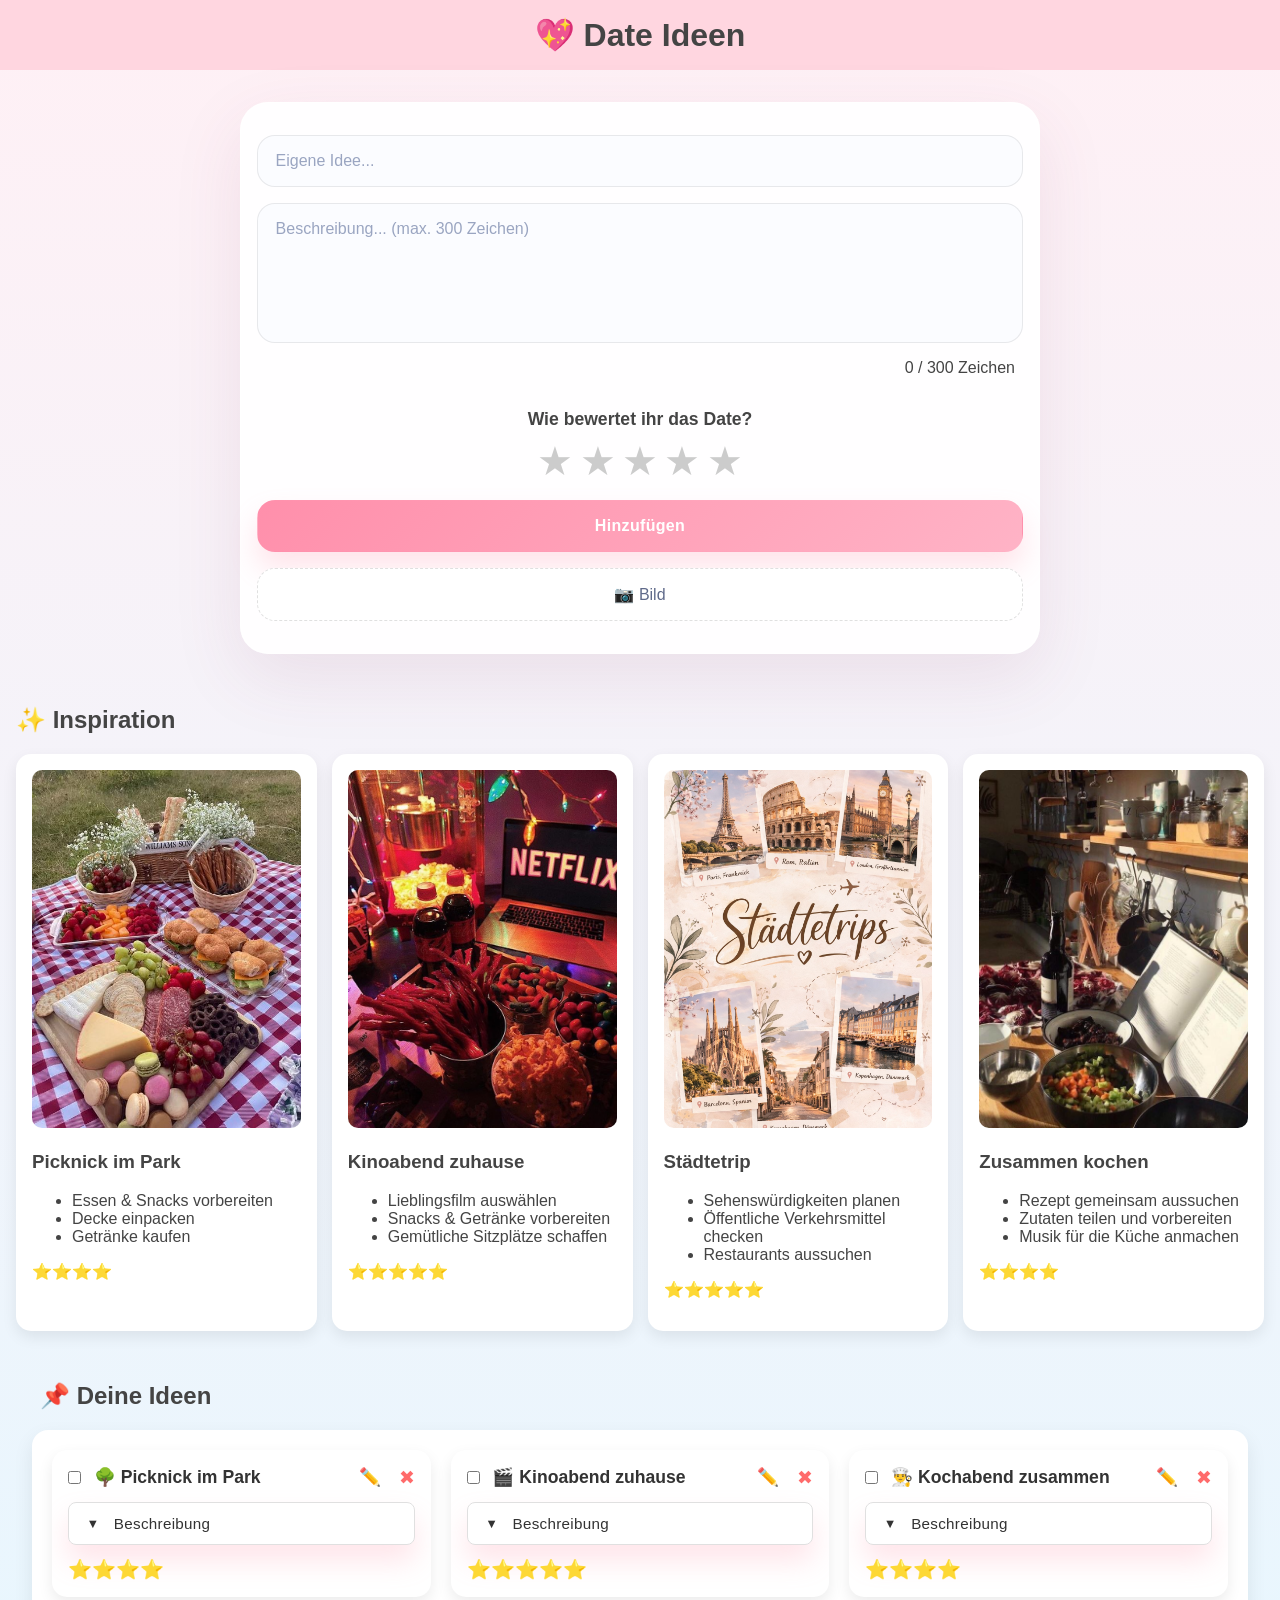
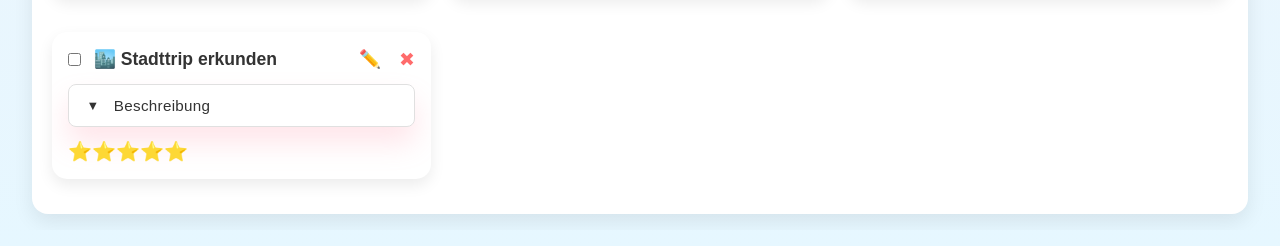
==== commit 37954a1e: "DOM Manipulation und localStorage" ====
--- a/index.html
+++ b/index.html
@@ -49,53 +49,8 @@
 
 <section class="inspiration">
   <h2>✨ Inspiration</h2>
-  <div class="inspirationsbox">
-
-    <div class="card">
-      <img src="bilder/picknick.jpg">
-      <h3>Picknick im Park</h3>
-      <ul>
-        <li>Essen & Snacks vorbereiten</li>
-        <li>Decke einpacken</li>
-        <li>Getränke kaufen</li>
-      </ul>
-      <p>⭐⭐⭐⭐</p>
-    </div>
-
-    <div class="card">
-      <img src="bilder/filmabend.jpeg">
-      <h3>Kinoabend zuhause</h3>
-      <ul>
-        <li>Lieblingsfilm auswählen</li>
-        <li>Snacks & Getränke vorbereiten</li>
-        <li>Gemütliche Sitzplätze schaffen</li>
-      </ul>
-      <p>⭐⭐⭐⭐⭐</p>
-    </div>
-
-    <div class="card">
-      <img src="bilder/stadttrip.jpeg">
-      <h3>Städtetrip</h3>
-      <ul>
-        <li>Sehenswürdigkeiten planen</li>
-        <li>Öffentliche Verkehrsmittel checken</li>
-        <li>Restaurants aussuchen</li>
-      </ul>
-      <p>⭐⭐⭐⭐⭐</p>
-    </div>
-
-    <div class="card">
-      <img src="bilder/kochabend.jpeg">
-      <h3>Zusammen kochen</h3>
-      <ul>
-        <li>Rezept gemeinsam aussuchen</li>
-        <li>Zutaten teilen und vorbereiten</li>
-        <li>Musik für die Küche anmachen</li>
-      </ul>
-      <p>⭐⭐⭐⭐</p>
-    </div>
-
-  </div>
+  <!-- Inspiration-Cards werden per DOM Manipulation aus script.js eingefügt -->
+  <div class="inspirationsbox" id="inspirationsbox"></div>
 </section>
 
 <section class="ideas">
--- a/style.css
+++ b/style.css
@@ -412,6 +412,15 @@
     margin-bottom: 0.8rem;
 }
 
+.dropdown-image {
+    width: 100%;
+    aspect-ratio: 3 / 2;
+    object-fit: cover;
+    object-position: center;
+    border-radius: 6px;
+    margin-bottom: 0.8rem;
+}
+
 .dropdown-content ul {
     margin: 0;
     padding: 0.5rem 0 0.5rem 24px;
@@ -452,6 +461,86 @@
     transform: scale(1.2);
 }
 
+/* Kartenaktionen: Edit + Delete nebeneinander */
+.card-actions {
+    display: flex;
+    align-items: center;
+    gap: 0.5rem;
+}
+
+.edit-btn {
+    cursor: pointer;
+    font-size: 1.1rem;
+    transition: transform 0.2s;
+    flex-shrink: 0;
+}
+
+.edit-btn:hover {
+    transform: scale(1.2);
+}
+
+/* Bearbeitungsformular innerhalb der Karte */
+.edit-form {
+    display: flex;
+    flex-direction: column;
+    gap: 0.5rem;
+}
+
+.edit-label {
+    font-size: 0.8rem;
+    color: #aaa;
+    font-weight: 700;
+    text-transform: uppercase;
+    letter-spacing: 0.06em;
+    margin-top: 0.3rem;
+}
+
+.edit-form input[type="text"],
+.edit-form textarea {
+    width: 100%;
+    padding: 0.6rem 0.8rem;
+    border-radius: 10px;
+    font-size: 0.95rem;
+}
+
+.edit-form textarea {
+    min-height: 80px;
+}
+
+/* Sterne im Edit-Formular kleiner */
+.edit-sterne {
+    justify-content: flex-start;
+}
+
+.edit-sterne label {
+    font-size: 1.8rem;
+}
+
+.edit-actions {
+    display: flex;
+    gap: 0.5rem;
+    margin-top: 0.3rem;
+}
+
+.save-edit-btn {
+    background: linear-gradient(135deg, #6ec1ff 0%, #a0d8ff 100%);
+    box-shadow: 0 8px 16px rgba(110, 193, 255, 0.24);
+    flex: 1;
+}
+
+.cancel-edit-btn {
+    background: #f0f0f0;
+    color: #666;
+    border: 1px solid #ddd;
+    box-shadow: none;
+    flex: 1;
+}
+
+.cancel-edit-btn:hover {
+    background: #e0e0e0;
+    transform: translateY(-1px);
+}
+
 /* Responsive */
 @media (min-width: 768px) {
   .form-section, .filter {
